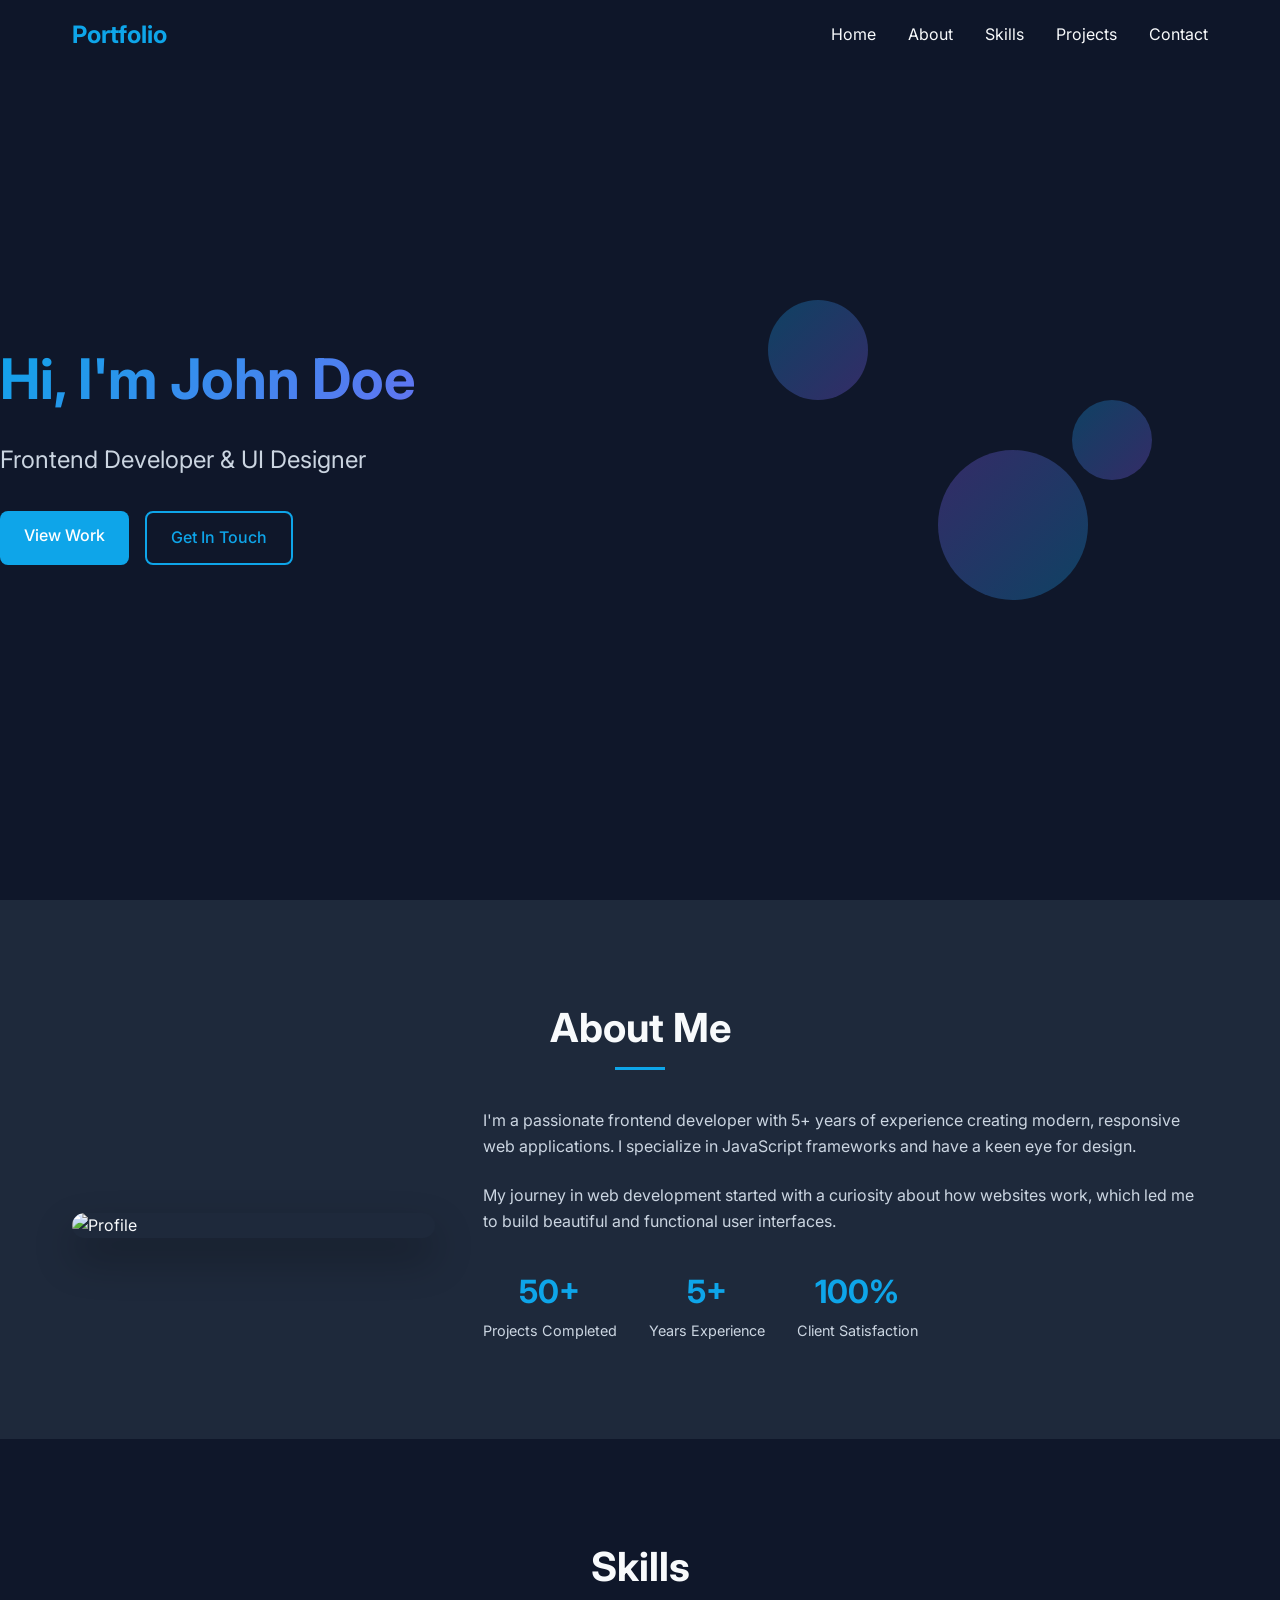
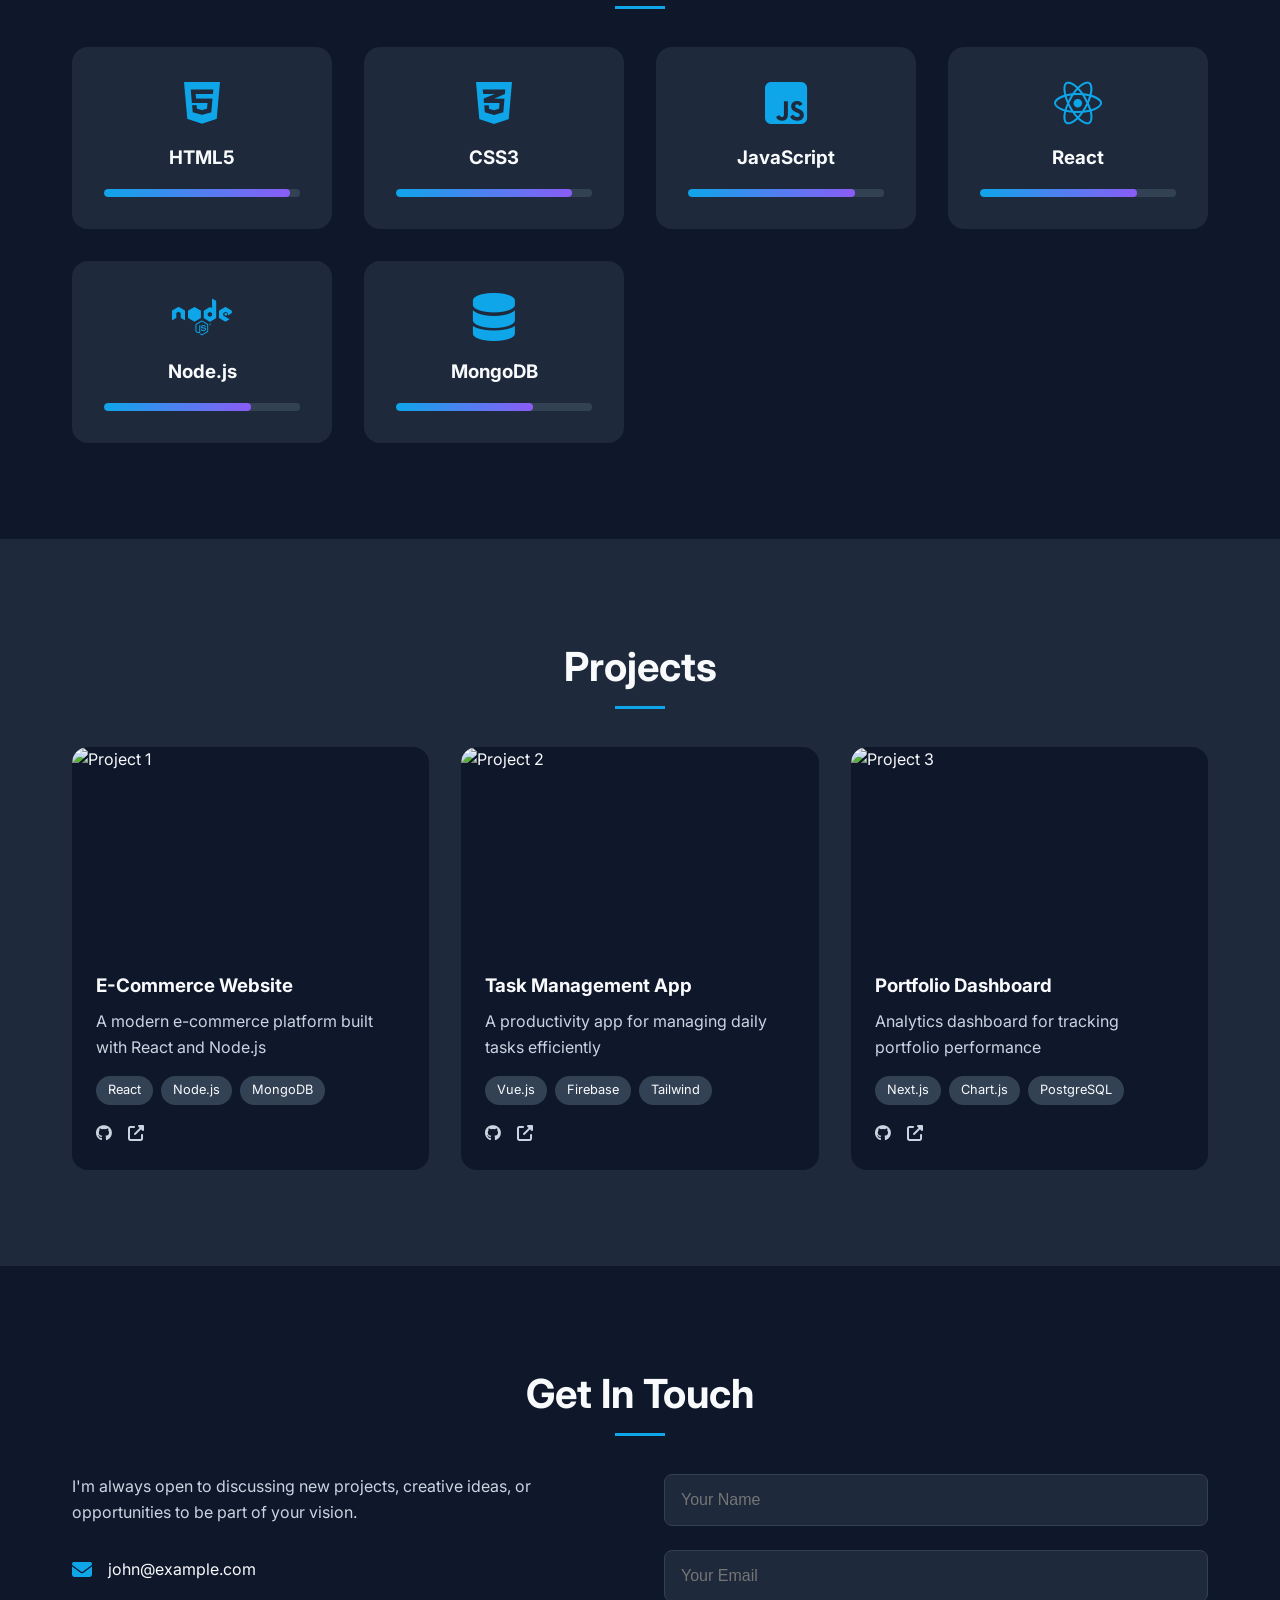
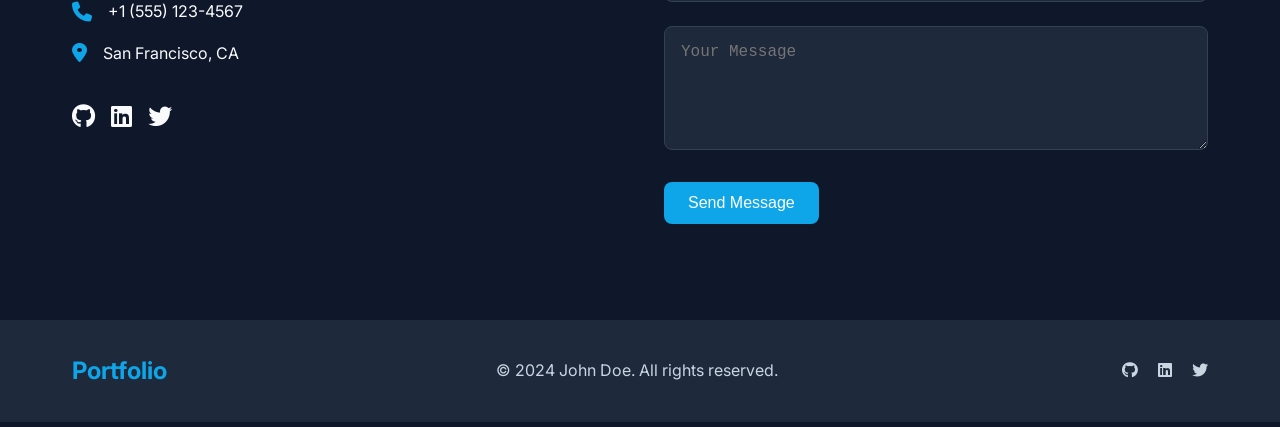
==== Sample1/index.html @ 61ddc31e "Sample1 site" ====
<!DOCTYPE html>
<html lang="en">
<head>
    <meta charset="UTF-8">
    <meta name="viewport" content="width=device-width, initial-scale=1.0">
    <title>Portfolio | John Doe</title>
    <link rel="stylesheet" href="style.css">
    <link rel="stylesheet" href="https://cdnjs.cloudflare.com/ajax/libs/font-awesome/6.5.0/css/all.min.css">
    <link href="https://fonts.googleapis.com/css2?family=Inter:wght@300;400;500;600;700&display=swap" rel="stylesheet">
</head>
<body>
    <header class="header">
        <nav class="navbar">
            <div class="logo">Portfolio</div>
            <ul class="nav-links">
                <li><a href="#hero">Home</a></li>
                <li><a href="#about">About</a></li>
                <li><a href="#skills">Skills</a></li>
                <li><a href="#projects">Projects</a></li>
                <li><a href="#contact">Contact</a></li>
            </ul>
            <div class="hamburger">
                <span class="bar"></span>
                <span class="bar"></span>
                <span class="bar"></span>
            </div>
        </nav>
    </header>

    <section id="hero" class="hero">
        <div class="hero-content">
            <h1 class="hero-title">Hi, I'm John Doe</h1>
            <p class="hero-subtitle">Frontend Developer & UI Designer</p>
            <div class="hero-buttons">
                <a href="#projects" class="btn btn-primary">View Work</a>
                <a href="#contact" class="btn btn-secondary">Get In Touch</a>
            </div>
        </div>
        <div class="hero-animation">
            <div class="floating-shapes">
                <div class="shape shape-1"></div>
                <div class="shape shape-2"></div>
                <div class="shape shape-3"></div>
            </div>
        </div>
    </section>

    <section id="about" class="about fade-in">
        <div class="container">
            <h2 class="section-title">About Me</h2>
            <div class="about-content">
                <div class="about-image">
                    <img src="https://via.placeholder.com/400x400" alt="Profile">
                </div>
                <div class="about-text">
                    <p>I'm a passionate frontend developer with 5+ years of experience creating modern, responsive web applications. I specialize in JavaScript frameworks and have a keen eye for design.</p>
                    <p>My journey in web development started with a curiosity about how websites work, which led me to build beautiful and functional user interfaces.</p>
                    <div class="about-stats">
                        <div class="stat">
                            <span class="stat-number">50+</span>
                            <span class="stat-label">Projects Completed</span>
                        </div>
                        <div class="stat">
                            <span class="stat-number">5+</span>
                            <span class="stat-label">Years Experience</span>
                        </div>
                        <div class="stat">
                            <span class="stat-number">100%</span>
                            <span class="stat-label">Client Satisfaction</span>
                        </div>
                    </div>
                </div>
            </div>
        </div>
    </section>

    <section id="skills" class="skills fade-in">
        <div class="container">
            <h2 class="section-title">Skills</h2>
            <div class="skills-grid">
                <div class="skill-card">
                    <i class="fab fa-html5"></i>
                    <h3>HTML5</h3>
                    <div class="skill-bar">
                        <div class="skill-progress" style="width: 95%"></div>
                    </div>
                </div>
                <div class="skill-card">
                    <i class="fab fa-css3-alt"></i>
                    <h3>CSS3</h3>
                    <div class="skill-bar">
                        <div class="skill-progress" style="width: 90%"></div>
                    </div>
                </div>
                <div class="skill-card">
                    <i class="fab fa-js-square"></i>
                    <h3>JavaScript</h3>
                    <div class="skill-bar">
                        <div class="skill-progress" style="width: 85%"></div>
                    </div>
                </div>
                <div class="skill-card">
                    <i class="fab fa-react"></i>
                    <h3>React</h3>
                    <div class="skill-bar">
                        <div class="skill-progress" style="width: 80%"></div>
                    </div>
                </div>
                <div class="skill-card">
                    <i class="fab fa-node"></i>
                    <h3>Node.js</h3>
                    <div class="skill-bar">
                        <div class="skill-progress" style="width: 75%"></div>
                    </div>
                </div>
                <div class="skill-card">
                    <i class="fas fa-database"></i>
                    <h3>MongoDB</h3>
                    <div class="skill-bar">
                        <div class="skill-progress" style="width: 70%"></div>
                    </div>
                </div>
            </div>
        </div>
    </section>

    <section id="projects" class="projects fade-in">
        <div class="container">
            <h2 class="section-title">Projects</h2>
            <div class="projects-grid">
                <div class="project-card">
                    <div class="project-image">
                        <img src="https://via.placeholder.com/600x400" alt="Project 1">
                    </div>
                    <div class="project-info">
                        <h3>E-Commerce Website</h3>
                        <p>A modern e-commerce platform built with React and Node.js</p>
                        <div class="project-tags">
                            <span>React</span>
                            <span>Node.js</span>
                            <span>MongoDB</span>
                        </div>
                        <div class="project-links">
                            <a href="#"><i class="fab fa-github"></i></a>
                            <a href="#"><i class="fas fa-external-link-alt"></i></a>
                        </div>
                    </div>
                </div>
                <div class="project-card">
                    <div class="project-image">
                        <img src="https://via.placeholder.com/600x400" alt="Project 2">
                    </div>
                    <div class="project-info">
                        <h3>Task Management App</h3>
                        <p>A productivity app for managing daily tasks efficiently</p>
                        <div class="project-tags">
                            <span>Vue.js</span>
                            <span>Firebase</span>
                            <span>Tailwind</span>
                        </div>
                        <div class="project-links">
                            <a href="#"><i class="fab fa-github"></i></a>
                            <a href="#"><i class="fas fa-external-link-alt"></i></a>
                        </div>
                    </div>
                </div>
                <div class="project-card">
                    <div class="project-image">
                        <img src="https://via.placeholder.com/600x400" alt="Project 3">
                    </div>
                    <div class="project-info">
                        <h3>Portfolio Dashboard</h3>
                        <p>Analytics dashboard for tracking portfolio performance</p>
                        <div class="project-tags">
                            <span>Next.js</span>
                            <span>Chart.js</span>
                            <span>PostgreSQL</span>
                        </div>
                        <div class="project-links">
                            <a href="#"><i class="fab fa-github"></i></a>
                            <a href="#"><i class="fas fa-external-link-alt"></i></a>
                        </div>
                    </div>
                </div>
            </div>
        </div>
    </section>

    <section id="contact" class="contact fade-in">
        <div class="container">
            <h2 class="section-title">Get In Touch</h2>
            <div class="contact-content">
                <div class="contact-info">
                    <p>I'm always open to discussing new projects, creative ideas, or opportunities to be part of your vision.</p>
                    <div class="contact-details">
                        <div class="contact-item">
                            <i class="fas fa-envelope"></i>
                            <span>john@example.com</span>
                        </div>
                        <div class="contact-item">
                            <i class="fas fa-phone"></i>
                            <span>+1 (555) 123-4567</span>
                        </div>
                        <div class="contact-item">
                            <i class="fas fa-map-marker-alt"></i>
                            <span>San Francisco, CA</span>
                        </div>
                    </div>
                    <div class="social-links">
                        <a href="#"><i class="fab fa-github"></i></a>
                        <a href="#"><i class="fab fa-linkedin"></i></a>
                        <a href="#"><i class="fab fa-twitter"></i></a>
                    </div>
                </div>
                <form class="contact-form">
                    <div class="form-group">
                        <input type="text" placeholder="Your Name" required>
                    </div>
                    <div class="form-group">
                        <input type="email" placeholder="Your Email" required>
                    </div>
                    <div class="form-group">
                        <textarea placeholder="Your Message" rows="5" required></textarea>
                    </div>
                    <button type="submit" class="btn btn-primary">Send Message</button>
                </form>
            </div>
        </div>
    </section>

    <footer class="footer">
        <div class="container">
            <div class="footer-content">
                <div class="footer-logo">Portfolio</div>
                <p>&copy; 2024 John Doe. All rights reserved.</p>
                <div class="footer-social">
                    <a href="#"><i class="fab fa-github"></i></a>
                    <a href="#"><i class="fab fa-linkedin"></i></a>
                    <a href="#"><i class="fab fa-twitter"></i></a>
                </div>
            </div>
        </div>
    </footer>

    <script src="script.js"></script>
</body>
</html>
---- Sample1/style.css ----
* {
    margin: 0;
    padding: 0;
    box-sizing: border-box;
}

:root {
    --primary: #0ea5e9;
    --primary-dark: #0284c7;
    --background: #0f172a;
    --surface: #1e293b;
    --text: #f8fafc;
    --text-secondary: #cbd5e1;
    --accent: #8b5cf6;
    --border: #334155;
}

html {
    scroll-behavior: smooth;
}

body {
    font-family: 'Inter', -apple-system, BlinkMacSystemFont, 'Segoe UI', Roboto, sans-serif;
    background-color: var(--background);
    color: var(--text);
    line-height: 1.6;
    overflow-x: hidden;
}

.container {
    width: 100%;
    max-width: 1200px;
    margin: 0 auto;
    padding: 0 2rem;
}

img {
    max-width: 100%;
    display: block;
}

a {
    text-decoration: none;
    color: inherit;
}

ul {
    list-style: none;
}

.btn {
    display: inline-block;
    padding: 0.75rem 1.5rem;
    border: none;
    border-radius: 0.5rem;
    font-weight: 500;
    cursor: pointer;
    transition: all 0.3s ease;
    font-size: 1rem;
}

.btn-primary {
    background-color: var(--primary);
    color: white;
}

.btn-primary:hover {
    background-color: var(--primary-dark);
    transform: translateY(-2px);
}

.btn-secondary {
    background-color: transparent;
    color: var(--primary);
    border: 2px solid var(--primary);
}

.btn-secondary:hover {
    background-color: var(--primary);
    color: white;
}

.section-title {
    font-size: 2.5rem;
    text-align: center;
    margin-bottom: 3rem;
    position: relative;
}

.section-title::after {
    content: '';
    position: absolute;
    bottom: -10px;
    left: 50%;
    transform: translateX(-50%);
    width: 50px;
    height: 3px;
    background-color: var(--primary);
}

.header {
    position: fixed;
    top: 0;
    width: 100%;
    z-index: 1000;
    background-color: rgba(15, 23, 42, 0.9);
    backdrop-filter: blur(10px);
}

.navbar {
    display: flex;
    justify-content: space-between;
    align-items: center;
    padding: 1rem 2rem;
    max-width: 1200px;
    margin: 0 auto;
}

.logo {
    font-size: 1.5rem;
    font-weight: 700;
    color: var(--primary);
}

.nav-links {
    display: flex;
    gap: 2rem;
}

.nav-links a {
    color: var(--text);
    transition: color 0.3s ease;
}

.nav-links a:hover {
    color: var(--primary);
}

.hamburger {
    display: none;
    flex-direction: column;
    cursor: pointer;
}

.bar {
    width: 25px;
    height: 3px;
    background-color: var(--text);
    margin: 3px 0;
    transition: 0.3s;
}

.hero {
    min-height: 100vh;
    display: flex;
    align-items: center;
    position: relative;
    overflow: hidden;
}

.hero-content {
    flex: 1;
    z-index: 1;
}

.hero-title {
    font-size: 3.5rem;
    margin-bottom: 1rem;
    background: linear-gradient(135deg, var(--primary), var(--accent));
    -webkit-background-clip: text;
    -webkit-text-fill-color: transparent;
    background-clip: text;
}

.hero-subtitle {
    font-size: 1.5rem;
    color: var(--text-secondary);
    margin-bottom: 2rem;
}

.hero-buttons {
    display: flex;
    gap: 1rem;
}

.hero-animation {
    flex: 1;
    position: relative;
}

.floating-shapes {
    position: relative;
    width: 100%;
    height: 500px;
}

.shape {
    position: absolute;
    border-radius: 50%;
    background: linear-gradient(135deg, var(--primary), var(--accent));
    opacity: 0.3;
    animation: float 6s ease-in-out infinite;
}

.shape-1 {
    width: 100px;
    height: 100px;
    top: 20%;
    left: 20%;
    animation-delay: 0s;
}

.shape-2 {
    width: 150px;
    height: 150px;
    bottom: 20%;
    right: 30%;
    animation-delay: 2s;
    background: linear-gradient(135deg, var(--accent), var(--primary));
}

.shape-3 {
    width: 80px;
    height: 80px;
    top: 40%;
    right: 20%;
    animation-delay: 4s;
}

@keyframes float {
    0%, 100% { transform: translateY(0) rotate(0deg); }
    50% { transform: translateY(-20px) rotate(180deg); }
}

.about {
    padding: 6rem 0;
    background-color: var(--surface);
}

.about-content {
    display: grid;
    grid-template-columns: 1fr 2fr;
    gap: 3rem;
    align-items: center;
}

.about-image img {
    border-radius: 1rem;
    box-shadow: 0 20px 40px rgba(0, 0, 0, 0.3);
}

.about-text p {
    margin-bottom: 1.5rem;
    color: var(--text-secondary);
}

.about-stats {
    display: flex;
    gap: 2rem;
    margin-top: 2rem;
}

.stat {
    text-align: center;
}

.stat-number {
    display: block;
    font-size: 2rem;
    font-weight: 700;
    color: var(--primary);
}

.stat-label {
    color: var(--text-secondary);
    font-size: 0.9rem;
}

.skills {
    padding: 6rem 0;
}

.skills-grid {
    display: grid;
    grid-template-columns: repeat(auto-fit, minmax(250px, 1fr));
    gap: 2rem;
}

.skill-card {
    background-color: var(--surface);
    padding: 2rem;
    border-radius: 1rem;
    text-align: center;
    transition: transform 0.3s ease;
}

.skill-card:hover {
    transform: translateY(-5px);
}

.skill-card i {
    font-size: 3rem;
    color: var(--primary);
    margin-bottom: 1rem;
}

.skill-card h3 {
    margin-bottom: 1rem;
}

.skill-bar {
    height: 8px;
    background-color: var(--border);
    border-radius: 4px;
    overflow: hidden;
}

.skill-progress {
    height: 100%;
    background: linear-gradient(90deg, var(--primary), var(--accent));
    border-radius: 4px;
    transition: width 1s ease;
}

.projects {
    padding: 6rem 0;
    background-color: var(--surface);
}

.projects-grid {
    display: grid;
    grid-template-columns: repeat(auto-fit, minmax(300px, 1fr));
    gap: 2rem;
}

.project-card {
    background-color: var(--background);
    border-radius: 1rem;
    overflow: hidden;
    transition: transform 0.3s ease;
}

.project-card:hover {
    transform: translateY(-10px);
}

.project-image img {
    width: 100%;
    height: 200px;
    object-fit: cover;
}

.project-info {
    padding: 1.5rem;
}

.project-info h3 {
    margin-bottom: 0.5rem;
}

.project-info p {
    color: var(--text-secondary);
    margin-bottom: 1rem;
}

.project-tags {
    display: flex;
    gap: 0.5rem;
    margin-bottom: 1rem;
}

.project-tags span {
    background-color: var(--border);
    padding: 0.25rem 0.75rem;
    border-radius: 20px;
    font-size: 0.8rem;
}

.project-links {
    display: flex;
    gap: 1rem;
}

.project-links a {
    color: var(--text-secondary);
    transition: color 0.3s ease;
}

.project-links a:hover {
    color: var(--primary);
}

.contact {
    padding: 6rem 0;
}

.contact-content {
    display: grid;
    grid-template-columns: 1fr 1fr;
    gap: 3rem;
}

.contact-info p {
    color: var(--text-secondary);
    margin-bottom: 2rem;
}

.contact-item {
    display: flex;
    align-items: center;
    gap: 1rem;
    margin-bottom: 1rem;
}

.contact-item i {
    color: var(--primary);
    font-size: 1.25rem;
}

.social-links {
    display: flex;
    gap: 1rem;
    margin-top: 2rem;
}

.social-links a {
    color: var(--text);
    font-size: 1.5rem;
    transition: color 0.3s ease;
}

.social-links a:hover {
    color: var(--primary);
}

.contact-form .form-group {
    margin-bottom: 1.5rem;
}

.contact-form input,
.contact-form textarea {
    width: 100%;
    padding: 1rem;
    background-color: var(--surface);
    border: 1px solid var(--border);
    border-radius: 0.5rem;
    color: var(--text);
    font-size: 1rem;
}

.contact-form input:focus,
.contact-form textarea:focus {
    outline: none;
    border-color: var(--primary);
}

.footer {
    background-color: var(--surface);
    padding: 2rem 0;
}

.footer-content {
    display: flex;
    justify-content: space-between;
    align-items: center;
    flex-wrap: wrap;
    gap: 1rem;
}

.footer-logo {
    font-size: 1.5rem;
    font-weight: 700;
    color: var(--primary);
}

.footer p {
    color: var(--text-secondary);
}

.footer-social a {
    color: var(--text-secondary);
    margin-left: 1rem;
    transition: color 0.3s ease;
}

.footer-social a:hover {
    color: var(--primary);
}

.fade-in {
    opacity: 0;
    transform: translateY(20px);
    transition: opacity 0.6s ease, transform 0.6s ease;
}

.fade-in.visible {
    opacity: 1;
    transform: translateY(0);
}

@media (max-width: 992px) {
    .hero-content {
        text-align: center;
    }

    .hero-title {
        font-size: 2.5rem;
    }

    .about-content,
    .contact-content {
        grid-template-columns: 1fr;
    }

    .about-image {
        max-width: 400px;
        margin: 0 auto;
    }
}

@media (max-width: 768px) {
    .hamburger {
        display: flex;
    }

    .nav-links {
        position: absolute;
        top: 70px;
        right: -100%;
        flex-direction: column;
        background-color: var(--surface);
        width: 100%;
        text-align: center;
        transition: 0.3s;
        padding: 2rem 0;
        gap: 1.5rem;
        box-shadow: 0 10px 10px rgba(0, 0, 0, 0.1);
    }

    .nav-links.active {
        right: 0;
    }

    .section-title {
        font-size: 2rem;
    }

    .hero-title {
        font-size: 2rem;
    }

    .hero-buttons {
        justify-content: center;
    }

    .about-stats {
        justify-content: center;
    }

    .footer-content {
        flex-direction: column;
        text-align: center;
    }
}

@media (max-width: 576px) {
    .hero-buttons {
        flex-direction: column;
    }

    .contact-content {
        grid-template-columns: 1fr;
    }
}
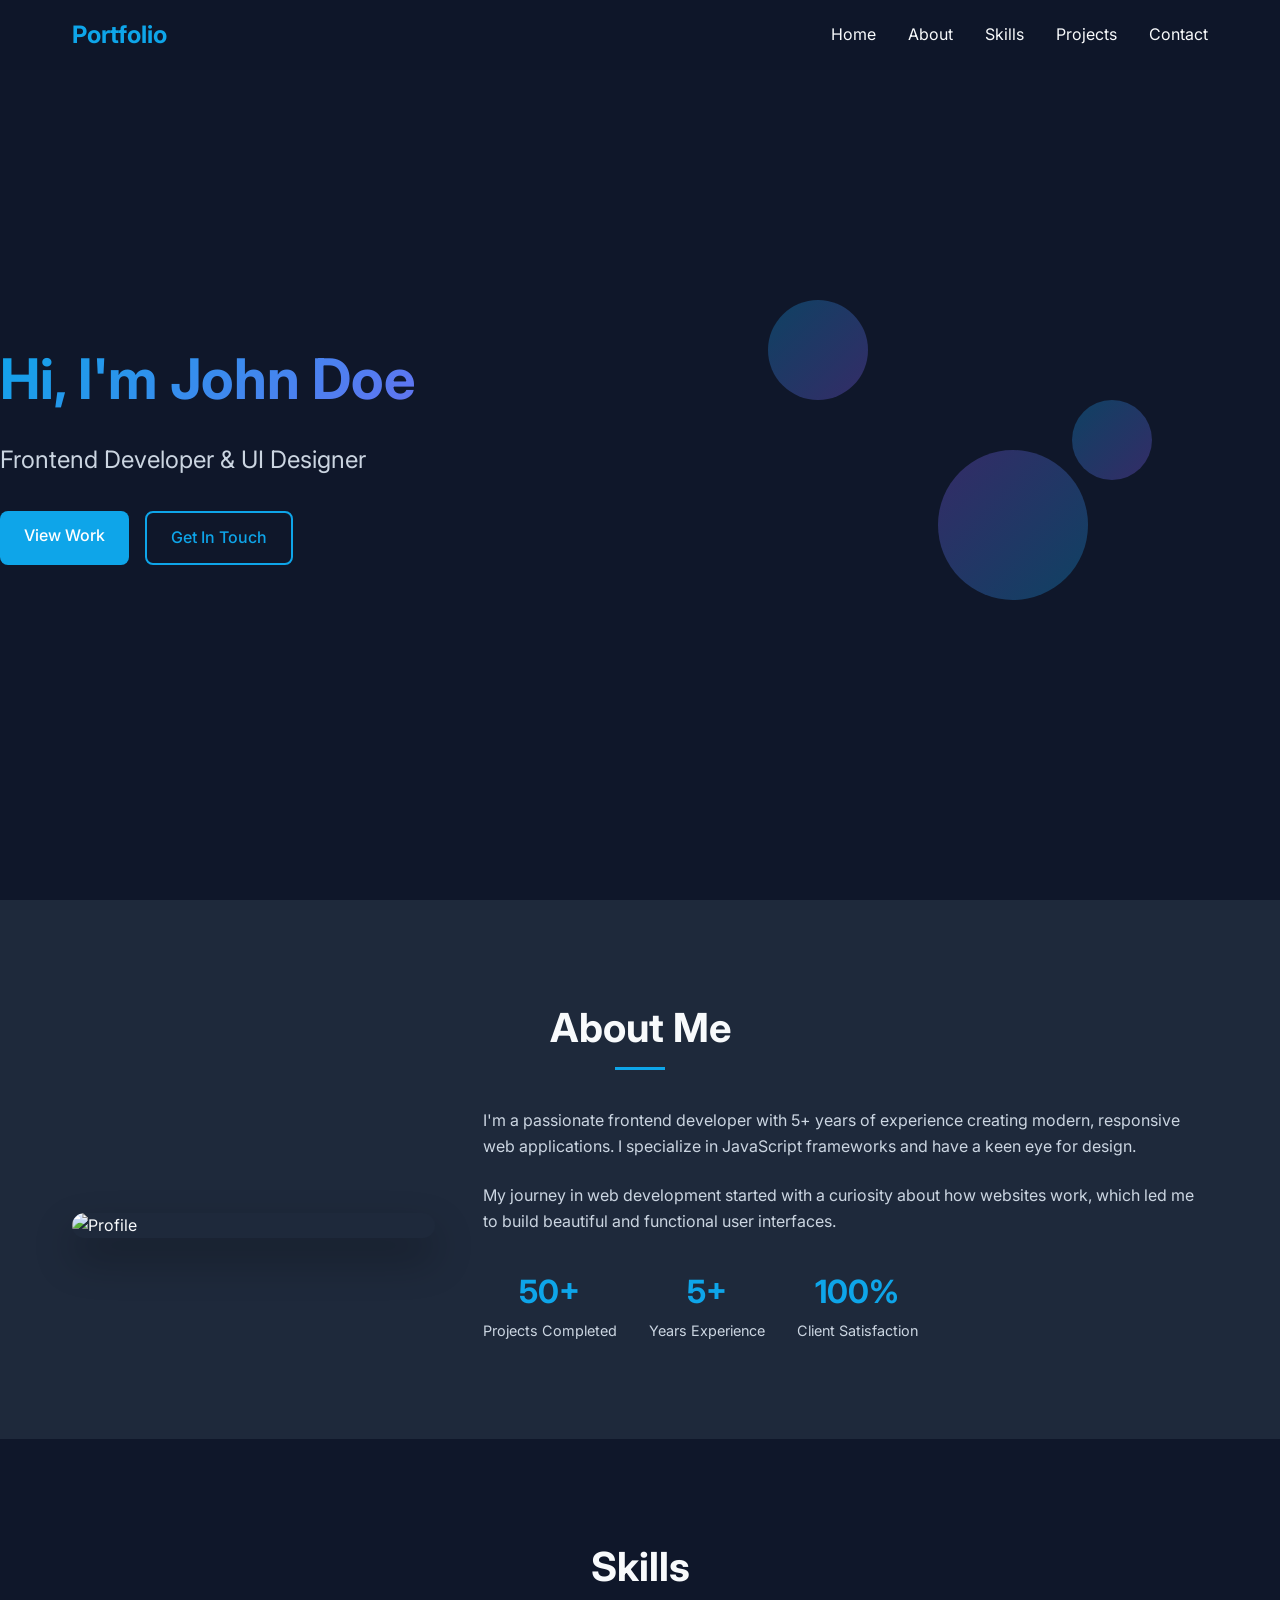
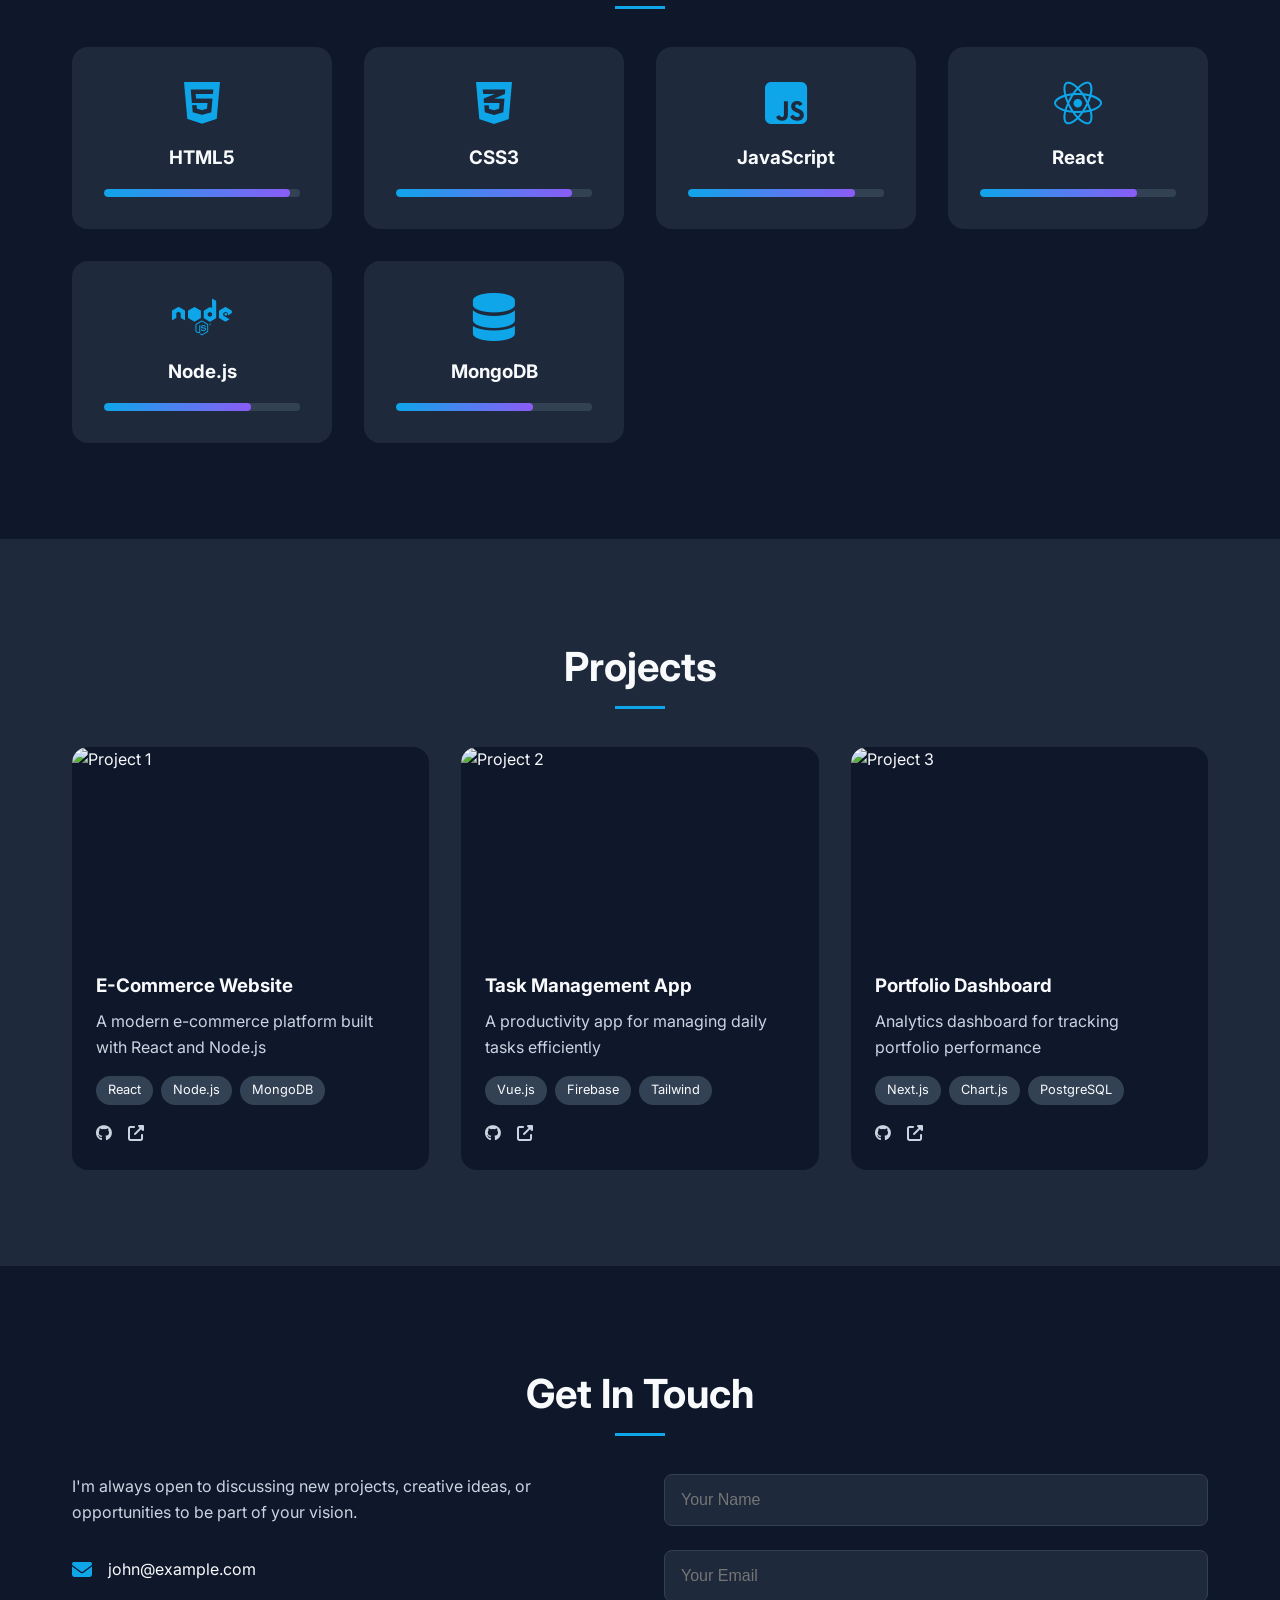
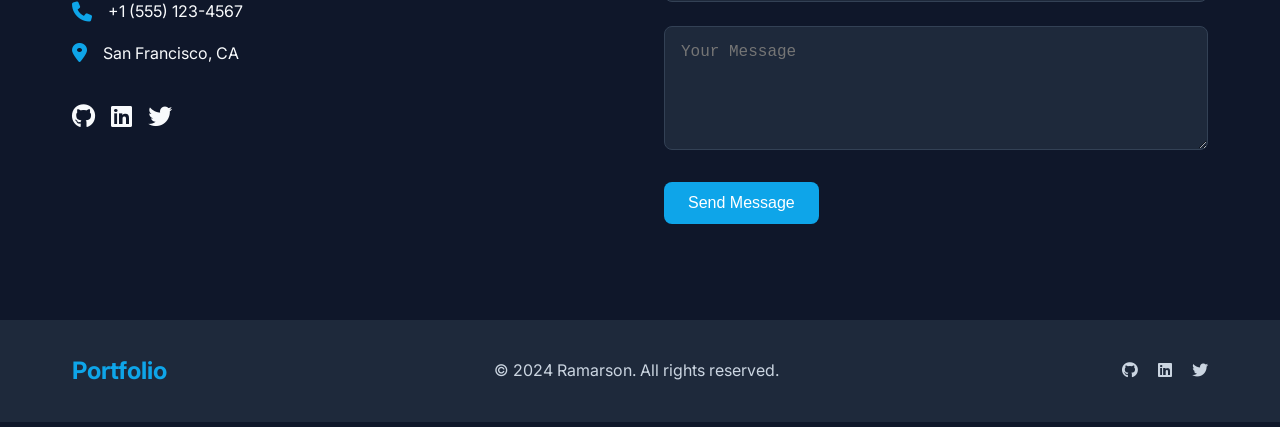
==== commit fffabb66: "Name changes" ====
--- a/Sample1/index.html
+++ b/Sample1/index.html
@@ -3,7 +3,7 @@
 <head>
     <meta charset="UTF-8">
     <meta name="viewport" content="width=device-width, initial-scale=1.0">
-    <title>Portfolio | John Doe</title>
+    <title>Portfolio | Ramarson</title>
     <link rel="stylesheet" href="style.css">
     <link rel="stylesheet" href="https://cdnjs.cloudflare.com/ajax/libs/font-awesome/6.5.0/css/all.min.css">
     <link href="https://fonts.googleapis.com/css2?family=Inter:wght@300;400;500;600;700&display=swap" rel="stylesheet">
@@ -232,7 +232,7 @@
         <div class="container">
             <div class="footer-content">
                 <div class="footer-logo">Portfolio</div>
-                <p>&copy; 2024 John Doe. All rights reserved.</p>
+                <p>&copy; 2024 Ramarson. All rights reserved.</p>
                 <div class="footer-social">
                     <a href="#"><i class="fab fa-github"></i></a>
                     <a href="#"><i class="fab fa-linkedin"></i></a>
@@ -244,4 +244,4 @@
 
     <script src="script.js"></script>
 </body>
-</html>+</html>
